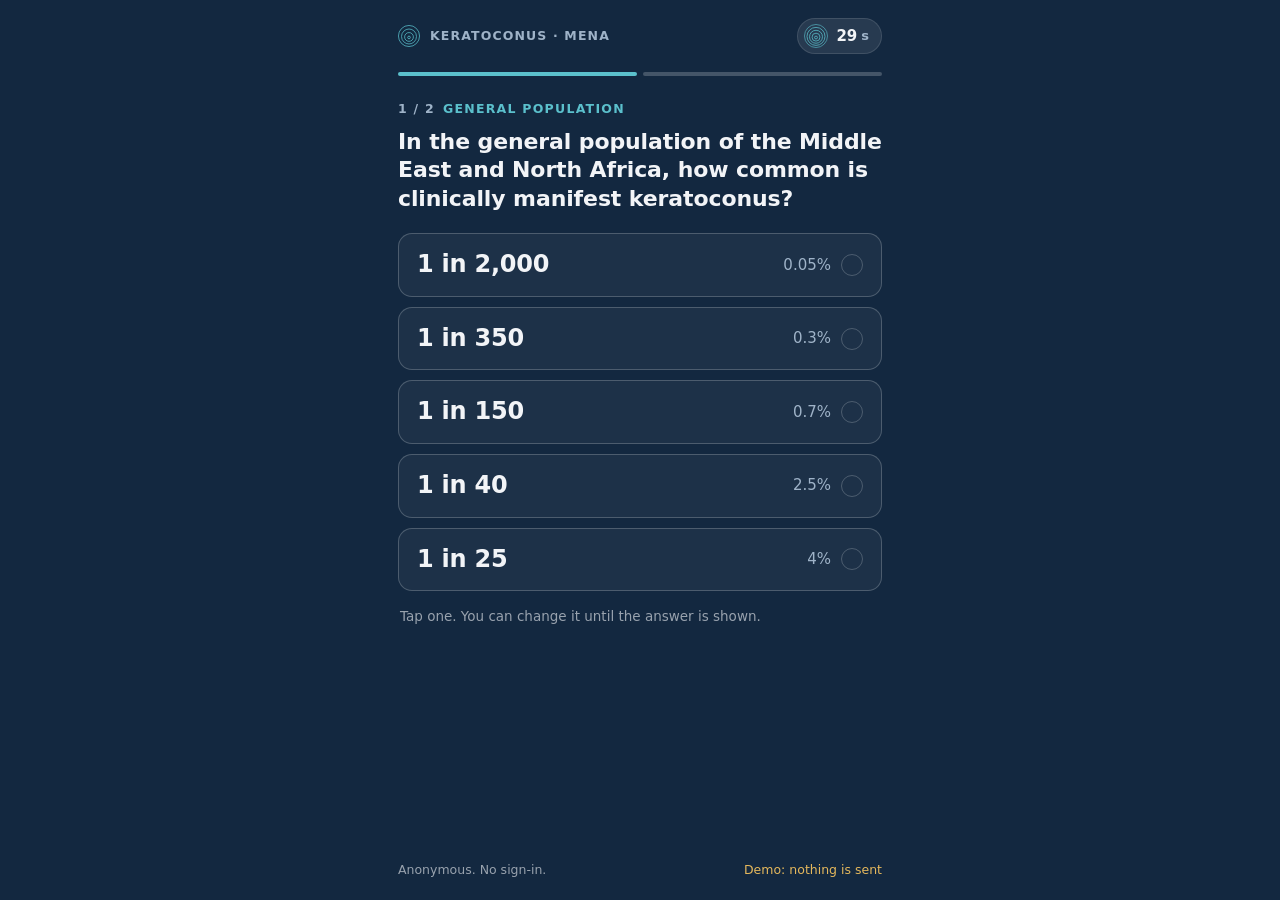
==== index.html @ 633d8ecb "Live two-question audience poll for the keratoconus talk Voting page for phones, presenter screen wi" ====
<!doctype html>
<html lang="en">
<head>
<meta charset="utf-8">
<meta name="viewport" content="width=device-width, initial-scale=1, viewport-fit=cover">
<meta name="theme-color" content="#132840">
<meta name="robots" content="noindex">
<meta name="description" content="Two anonymous questions on keratoconus in the Middle East and North Africa.">
<title>Keratoconus: two questions</title>
<link rel="icon" href="assets/icon.svg" type="image/svg+xml">
<link rel="stylesheet" href="assets/poll.css?v=1">
</head>
<body class="voter">
<div class="bg-rings" id="bgRings" aria-hidden="true"></div>
<div class="wrap">
  <header class="v-top">
    <div class="brand"><span class="brand-mark" id="brandMark"></span><span>Keratoconus · MENA</span></div>
    <div class="pill-timer" id="timer" hidden aria-hidden="true"><span id="timerRings"></span><span id="timerNum">30</span><span class="unit" id="timerUnit">s</span></div>
  </header>
  <div class="progress" id="progress" aria-hidden="true"><span></span><span></span></div>
  <main id="app"></main>
  <footer class="v-foot"><span>Anonymous. No sign-in.</span><span id="footRight"></span></footer>
</div>
<noscript><p style="padding:24px">Please allow JavaScript to answer the two questions.</p></noscript>
<script src="config.js?v=1"></script>
<script src="assets/questions.js?v=1"></script>
<script src="assets/common.js?v=1"></script>
<script src="assets/voter.js?v=1"></script>
</body>
</html>
---- assets/poll.css ----
/* Keratoconus talk poll. Palette follows the slide deck: navy 1F3A5F, teal 2A7F8E, grey 6B7280. */
:root {
  --bg-0: #0d1b2e;
  --bg-1: #132840;
  --navy: #1f3a5f;
  --ink: #f2f4f7;
  --ink-2: #d5dde6;
  --muted: #9fb3c8;
  --dim: rgba(242, 244, 247, 0.6);
  --line: rgba(242, 244, 247, 0.12);
  --line-2: rgba(242, 244, 247, 0.22);
  --surface: rgba(255, 255, 255, 0.045);
  --surface-2: rgba(255, 255, 255, 0.085);
  --teal: #2a7f8e;
  --teal-hi: #5bc0cc;
  --green: #4fbf8f;
  --amber: #e5b85c;
  --font: system-ui, -apple-system, "Segoe UI", Roboto, "Helvetica Neue", Arial, "Noto Sans", sans-serif;
  --mono: ui-monospace, "SF Mono", Menlo, Consolas, "Liberation Mono", monospace;
  color-scheme: dark;
}

* { box-sizing: border-box; }
html { -webkit-text-size-adjust: 100%; }
html, body { margin: 0; background: var(--bg-1); color: var(--ink); }
body {
  font-family: var(--font);
  line-height: 1.4;
  min-height: 100vh;
  min-height: 100dvh;
  -webkit-font-smoothing: antialiased;
  -moz-osx-font-smoothing: grayscale;
}
body::before {
  content: "";
  position: fixed;
  top: 0; right: 0; bottom: 0; left: 0;
  z-index: -2;
  background: radial-gradient(130% 90% at 50% -20%, #24446c 0%, var(--bg-1) 52%, var(--bg-0) 100%);
}
.bg-rings {
  position: fixed;
  z-index: -1;
  pointer-events: none;
  right: -40vmax;
  bottom: -46vmax;
  width: 112vmax;
  height: 112vmax;
}
.bg-rings svg { width: 100%; height: 100%; display: block; }
.bg-rings circle { fill: none; stroke: rgba(159, 179, 200, 0.075); stroke-width: 0.32; }

button { font: inherit; color: inherit; }
a { color: var(--teal-hi); }
:focus-visible { outline: 3px solid var(--teal-hi); outline-offset: 2px; border-radius: 6px; }
[hidden] { display: none !important; }
.sr-only {
  position: absolute; width: 1px; height: 1px; padding: 0; margin: -1px;
  overflow: hidden; clip: rect(0, 0, 0, 0); white-space: nowrap; border: 0;
}

.brand {
  display: flex; align-items: center; gap: 10px;
  font-size: 12.5px; letter-spacing: 0.09em; text-transform: uppercase;
  color: var(--muted); font-weight: 650;
}
.brand-mark { display: block; width: 22px; height: 22px; flex: none; }
.brand-mark svg { width: 100%; height: 100%; display: block; }
.brand-mark circle { fill: none; stroke: var(--teal-hi); stroke-width: 3.4; }

.eyebrow {
  margin: 0 0 10px;
  font-size: 12.5px; letter-spacing: 0.1em; text-transform: uppercase;
  font-weight: 700; color: var(--teal-hi);
}
.eyebrow .step { color: var(--muted); margin-right: 8px; }

@keyframes rise { from { opacity: 0; transform: translateY(12px); } to { opacity: 1; transform: none; } }
@keyframes fade { from { opacity: 0; } to { opacity: 1; } }
@keyframes bump { 0% { transform: scale(1); } 35% { transform: scale(1.08); } 100% { transform: scale(1); } }
@keyframes pulse { 0%, 100% { opacity: 1; } 50% { opacity: 0.35; } }
@keyframes draw { from { stroke-dashoffset: 1; } to { stroke-dashoffset: 0; } }
.enter { animation: rise 0.34s cubic-bezier(0.2, 0.8, 0.2, 1) both; }

/* =====================================================================
   Voter page (phones)
   ===================================================================== */
.voter .wrap {
  max-width: 520px;
  margin: 0 auto;
  padding: max(14px, env(safe-area-inset-top)) 18px max(22px, env(safe-area-inset-bottom));
  min-height: 100vh;
  min-height: 100dvh;
  display: flex;
  flex-direction: column;
}
.v-top { display: flex; align-items: center; justify-content: space-between; gap: 12px; min-height: 44px; }

.pill-timer {
  display: flex; align-items: center; gap: 8px;
  padding: 5px 12px 5px 6px;
  border-radius: 999px;
  background: var(--surface-2);
  border: 1px solid var(--line);
  font-variant-numeric: tabular-nums;
  font-weight: 750; font-size: 15px;
  white-space: nowrap;
}
.pill-timer svg { width: 24px; height: 24px; display: block; }
.pill-timer circle { fill: none; stroke: var(--teal-hi); stroke-width: 3.2; }
.pill-timer .unit { color: var(--muted); font-weight: 600; font-size: 13px; margin-left: -4px; }
.pill-timer.over { color: var(--amber); }
.pill-timer.over circle { stroke: var(--amber); opacity: 0.5; }

.progress { display: grid; grid-template-columns: 1fr 1fr; gap: 6px; margin: 14px 0 24px; }
.progress span { height: 4px; border-radius: 4px; background: var(--line-2); transition: background 0.3s ease; }
.progress span.on { background: var(--teal-hi); }

.qtext {
  margin: 0 0 20px;
  font-size: 22px; line-height: 1.3; font-weight: 650; letter-spacing: -0.005em;
  text-wrap: pretty;
}
.qtext em { font-style: normal; color: var(--teal-hi); }
.opts { display: grid; gap: 10px; }
.opt {
  position: relative;
  display: flex; align-items: center; justify-content: space-between; gap: 12px;
  width: 100%; min-height: 62px;
  padding: 14px 18px;
  border-radius: 14px;
  border: 1px solid var(--line-2);
  background: var(--surface);
  text-align: left; cursor: pointer;
  -webkit-tap-highlight-color: transparent;
  touch-action: manipulation;
  transition: background 0.16s ease, border-color 0.16s ease, transform 0.1s ease, box-shadow 0.16s ease;
}
.opt:hover { background: var(--surface-2); }
.opt:active { transform: scale(0.985); }
.opt-main { font-size: 24px; font-weight: 750; letter-spacing: -0.01em; font-variant-numeric: tabular-nums lining-nums; }
.opt-sub { font-size: 15px; color: var(--muted); font-variant-numeric: tabular-nums; display: flex; align-items: center; gap: 10px; }
.opt .tick {
  width: 22px; height: 22px; border-radius: 50%;
  border: 1.5px solid var(--line-2);
  display: grid; place-items: center; flex: none;
}
.opt .tick svg { width: 13px; height: 13px; opacity: 0; }
.opt[aria-checked="true"] {
  background: var(--teal);
  border-color: var(--teal-hi);
  box-shadow: 0 0 0 4px rgba(91, 192, 204, 0.18), 0 12px 26px -14px rgba(0, 0, 0, 0.7);
}
.opt[aria-checked="true"] .opt-sub { color: rgba(255, 255, 255, 0.88); }
.opt[aria-checked="true"] .tick { background: #fff; border-color: #fff; }
.opt[aria-checked="true"] .tick svg { opacity: 1; }
.hint { margin: 16px 2px 0; font-size: 13.5px; color: var(--dim); }
.back {
  margin-top: 14px; background: none; border: 0; padding: 8px 2px;
  color: var(--muted); font-size: 15px; cursor: pointer; align-self: flex-start;
}

/* done + reveal */
.done-mark { width: 58px; height: 58px; margin: 6px 0 4px; }
.done-mark svg { width: 100%; height: 100%; display: block; overflow: visible; }
.done-mark circle { fill: none; stroke: var(--teal-hi); stroke-width: 2.2; stroke-dasharray: 1; stroke-dashoffset: 0; }
.done-mark .chk { fill: none; stroke: var(--ink); stroke-width: 6; stroke-linecap: round; stroke-linejoin: round; stroke-dasharray: 1; }
.done-mark.play circle { animation: draw 0.7s cubic-bezier(0.3, 0.7, 0.2, 1) both; }
.done-mark.play .chk { animation: draw 0.4s 0.55s ease-out both; }
.done h1 { font-size: 30px; line-height: 1.15; margin: 10px 0 6px; letter-spacing: -0.015em; }
.lede { color: var(--ink-2); margin: 0 0 20px; font-size: 16px; }

.card {
  border: 1px solid var(--line);
  background: var(--surface);
  border-radius: 16px;
  padding: 16px 16px 15px;
  margin-bottom: 12px;
}
.card .eyebrow { margin-bottom: 8px; }
.yours { display: flex; align-items: baseline; justify-content: space-between; gap: 10px; }
.yours .lbl { color: var(--muted); font-size: 14px; display: block; }
.yours b { font-size: 22px; font-variant-numeric: tabular-nums; }
.yours .pc { color: var(--muted); font-size: 15px; margin-left: 6px; }
.link {
  background: none; border: 0; color: var(--teal-hi);
  font-weight: 650; padding: 6px 0; cursor: pointer; font-size: 15px;
}
.wait { color: var(--dim); font-size: 14px; margin: 8px 0 0; }

.ans { display: flex; align-items: baseline; gap: 10px; flex-wrap: wrap; margin: 2px 0 2px; }
.ans .big { font-size: 40px; line-height: 1.05; font-weight: 800; letter-spacing: -0.025em; color: var(--teal-hi); font-variant-numeric: tabular-nums; }
.ans .val { font-size: 19px; color: var(--ink-2); font-weight: 650; }
.basis { color: var(--muted); font-size: 14px; margin: 0 0 12px; }
.dots { display: grid; grid-template-columns: repeat(11, 1fr); gap: 5px; margin: 6px 0 14px; max-width: 286px; }
.dots i { display: block; width: 100%; height: 0; padding-top: 100%; border-radius: 50%; background: rgba(159, 179, 200, 0.26); }
.dots i.hit { background: var(--teal-hi); box-shadow: 0 0 0 3px rgba(91, 192, 204, 0.22); }
.dots-cap { font-size: 12.5px; color: var(--dim); margin: -6px 0 12px; }
.mine { border-top: 1px solid var(--line); padding-top: 12px; margin-top: 4px; font-size: 15px; color: var(--ink-2); }
.mine b { color: var(--ink); }
.mine .src { display: block; color: var(--muted); font-size: 13.5px; margin-top: 3px; }
.mine.right b { color: var(--teal-hi); }
.room { color: var(--muted); font-size: 13.5px; margin: 6px 0 0; }
.take { margin: 12px 0 0; font-size: 15px; line-height: 1.45; color: var(--ink); }

.sendstate { font-size: 13.5px; color: var(--dim); margin: 6px 2px 0; display: flex; gap: 9px; align-items: center; }
.sendstate .dot { width: 8px; height: 8px; border-radius: 50%; background: var(--muted); flex: none; }
.sendstate.ok .dot { background: var(--green); }
.sendstate.busy .dot { animation: pulse 1s ease-in-out infinite; }
.sendstate.err .dot { background: var(--amber); }
.notice {
  border: 1px solid rgba(229, 184, 92, 0.4);
  background: rgba(229, 184, 92, 0.1);
  color: var(--ink);
  border-radius: 12px; padding: 10px 12px; font-size: 14px; margin: 0 0 16px;
}
.btn-ghost {
  display: inline-flex; align-items: center; gap: 8px;
  border: 1px solid var(--line-2); background: var(--surface);
  border-radius: 12px; padding: 11px 14px; color: var(--ink);
  text-decoration: none; font-weight: 650; font-size: 15px; cursor: pointer;
}
.v-foot {
  margin-top: auto; padding-top: 28px;
  font-size: 12.5px; color: var(--dim);
  display: flex; justify-content: space-between; gap: 12px; flex-wrap: wrap;
}
.v-foot .link { font-size: 12.5px; color: var(--muted); font-weight: 600; padding: 0; }
.demo-flag { color: var(--amber); }

/* =====================================================================
   Presenter screen (projector, laptop or phone)
   ===================================================================== */
.screen { overflow: hidden; height: 100vh; height: 100dvh; }
.s-app { height: 100%; display: grid; grid-template-rows: auto 1fr auto; }
.s-top { display: flex; align-items: center; justify-content: space-between; gap: 16px; padding: 2.6vh 3.4vw 0; }
.s-top .brand { font-size: max(12px, 1.55vh); }
.s-top .brand-mark { width: max(20px, 2.6vh); height: max(20px, 2.6vh); }
.s-meta { display: flex; align-items: center; gap: 14px; font-size: max(12px, 1.5vh); color: var(--muted); }
.badge {
  border-radius: 999px; padding: 3px 10px; font-weight: 700;
  letter-spacing: 0.06em; text-transform: uppercase; font-size: max(10.5px, 1.25vh);
  border: 1px solid var(--line-2); color: var(--muted);
}
.badge.test { background: rgba(229, 184, 92, 0.14); color: var(--amber); border-color: rgba(229, 184, 92, 0.42); }
.conn { display: flex; align-items: center; gap: 7px; white-space: nowrap; }
.conn i { width: 8px; height: 8px; border-radius: 50%; background: var(--muted); }
.conn.live i { background: var(--green); box-shadow: 0 0 0 4px rgba(79, 191, 143, 0.16); }
.conn.bad i { background: var(--amber); }
.iconbtn {
  background: none; border: 1px solid var(--line); color: var(--muted);
  border-radius: 10px; padding: 6px 10px; cursor: pointer; line-height: 1; font-size: max(13px, 1.5vh);
}
.iconbtn:hover { color: var(--ink); border-color: var(--line-2); }

.s-main { position: relative; min-height: 0; }
.view { position: absolute; inset: 0; padding: 3vh 4.4vw 1.5vh; display: none; }
.view.on { display: grid; animation: fade 0.35s ease both; }

/* join */
.join { grid-template-columns: auto 1fr; align-items: center; gap: 5.2vw; }
.qr-tile {
  background: #fff; border-radius: 2.4vh; padding: 1.2vh;
  width: min(60vh, 42vw); aspect-ratio: 1 / 1;
  box-shadow: 0 3vh 7vh -3vh rgba(0, 0, 0, 0.6);
}
.qr-tile svg { width: 100%; height: 100%; display: block; }
.kicker {
  margin: 0 0 1.5vh;
  font-size: max(12px, 1.9vh); letter-spacing: 0.14em; text-transform: uppercase;
  font-weight: 700; color: var(--teal-hi);
}
.join-title { margin: 0 0 2.2vh; font-size: 7.6vh; line-height: 1.02; letter-spacing: -0.025em; font-weight: 800; }
.join-url { font-family: var(--mono); font-size: 3vh; color: var(--ink-2); margin: 0 0 4.6vh; letter-spacing: -0.01em; word-break: break-all; }
.join-url b { color: var(--teal-hi); font-weight: 700; }
.join-row { display: flex; align-items: center; gap: 4.6vw; }
.clock { position: relative; width: 21vh; height: 21vh; flex: none; }
.clock svg { width: 100%; height: 100%; display: block; }
.clock circle { fill: none; stroke: var(--teal-hi); stroke-width: 1.5; }
.clock.over circle { stroke: var(--muted); }
.clock-num {
  position: absolute; inset: 0; display: grid; place-items: center;
  font-size: 7.2vh; font-weight: 800; font-variant-numeric: tabular-nums; letter-spacing: -0.03em;
  padding-top: 1.4vh;
}
.clock-cap {
  display: block; font-size: max(11px, 1.6vh); color: var(--muted); text-align: center;
  margin-top: 1.2vh; text-transform: uppercase; letter-spacing: 0.14em; font-weight: 700;
}
.tally-num { display: block; font-size: 11.5vh; line-height: 0.95; font-weight: 800; letter-spacing: -0.035em; font-variant-numeric: tabular-nums; }
.tally-num.bump { animation: bump 0.45s ease; }
.tally-lbl { display: block; font-size: 2.3vh; color: var(--muted); margin-top: 1vh; }
.join-note { margin: 4.6vh 0 0; color: var(--dim); font-size: 2vh; }

/* results */
.results { grid-template-rows: auto 1fr auto; gap: 2.2vh; }
.r-q { margin: 0; font-size: 3.6vh; line-height: 1.22; font-weight: 650; max-width: 60ch; text-wrap: balance; }
.r-mode { display: none; }
.bars { list-style: none; margin: 0; padding: 0; display: grid; grid-auto-rows: minmax(0, 1fr); gap: 1.2vh; align-content: stretch; min-height: 0; }
.bar { display: grid; grid-template-columns: 23vh minmax(0, 1fr) 13vh; align-items: center; column-gap: 2.6vw; min-height: 0; }
.bar-label { display: flex; flex-direction: column; justify-content: center; }
.bar-main { font-size: 3.9vh; line-height: 1.05; font-weight: 800; letter-spacing: -0.015em; font-variant-numeric: tabular-nums; display: flex; align-items: center; gap: 1vh; transition: color 0.4s ease; }
.bar-sub { font-size: 1.95vh; color: var(--muted); margin-top: 0.4vh; }
.bar-mid { display: flex; flex-direction: column; justify-content: center; gap: 0.9vh; min-width: 0; }
.bar-track { position: relative; height: 5.4vh; border-radius: 1.1vh; background: rgba(255, 255, 255, 0.06); overflow: hidden; }
.bar-fill {
  position: absolute; top: 0; bottom: 0; left: 0; width: 0;
  background: rgba(159, 179, 200, 0.6);
  border-radius: 1.1vh;
  transition: width 0.8s cubic-bezier(0.2, 0.8, 0.2, 1), background 0.45s ease;
}
.bar.top .bar-fill { background: rgba(213, 221, 230, 0.86); }
.bar-tag {
  position: absolute; top: 50%; transform: translateY(-50%); left: 1.2vh;
  font-size: 1.6vh; font-weight: 750; letter-spacing: 0.08em; text-transform: uppercase;
  color: var(--bg-1); background: rgba(242, 244, 247, 0.92); border-radius: 999px; padding: 0.35vh 1.1vh;
  opacity: 0; transition: opacity 0.3s ease;
}
.bar.top .bar-tag { opacity: 1; }
.bar-src {
  font-size: 2.05vh; line-height: 1.2; color: var(--muted);
  white-space: nowrap; overflow: hidden; text-overflow: ellipsis;
  visibility: hidden; opacity: 0; transform: translateY(-4px);
  transition: opacity 0.4s ease, transform 0.4s ease;
}
.bar-val { text-align: right; font-variant-numeric: tabular-nums; }
.bar-pct { display: block; font-size: 3.6vh; line-height: 1.05; font-weight: 800; letter-spacing: -0.02em; }
.bar-n { display: block; font-size: 1.8vh; color: var(--muted); margin-top: 0.3vh; }
.check {
  display: none; width: 3.2vh; height: 3.2vh; border-radius: 50%;
  background: var(--teal-hi); color: var(--bg-0); flex: none;
  align-items: center; justify-content: center;
}
.check svg { width: 58%; height: 58%; }

.results.revealed .bar-src { visibility: visible; opacity: 1; transform: none; }
.results.revealed .bar:nth-child(2) .bar-src { transition-delay: 0.08s; }
.results.revealed .bar:nth-child(3) .bar-src { transition-delay: 0.16s; }
.results.revealed .bar:nth-child(4) .bar-src { transition-delay: 0.24s; }
.results.revealed .bar:nth-child(5) .bar-src { transition-delay: 0.32s; }
.results.revealed .bar .bar-tag { opacity: 0; }
.results.revealed .bar:not(.correct) .bar-fill { background: rgba(159, 179, 200, 0.3); }
.results.revealed .bar:not(.correct) .bar-main,
.results.revealed .bar:not(.correct) .bar-pct { color: var(--ink-2); }
.results.revealed .bar.correct .bar-fill { background: var(--teal-hi); }
.results.revealed .bar.correct .bar-main { color: var(--teal-hi); }
.results.revealed .bar.correct .bar-src { color: var(--teal-hi); font-weight: 700; }
.results.revealed .bar.correct .check { display: inline-flex; }

.r-foot { display: flex; align-items: flex-end; justify-content: space-between; gap: 3vw; min-height: 6vh; }
.r-n { margin: 0; color: var(--muted); font-size: 2.1vh; white-space: nowrap; }
.r-n b { color: var(--ink); font-size: 2.6vh; font-variant-numeric: tabular-nums; }
.r-n .phones { margin-left: 1.4vh; color: var(--teal-hi); }
.r-answer { margin: 0; text-align: right; opacity: 0; transform: translateY(6px); transition: opacity 0.5s 0.35s ease, transform 0.5s 0.35s ease; }
.r-answer .a1 { display: block; font-size: 2.2vh; color: var(--muted); }
.r-answer .a1 b { color: var(--ink); }
.r-answer .a2 { display: block; font-size: 2.3vh; color: var(--ink); max-width: 90ch; margin-top: 0.4vh; }
.results.revealed .r-answer { opacity: 1; transform: none; }

/* controls */
.s-controls {
  display: flex; align-items: center; justify-content: center; flex-wrap: wrap; gap: 10px;
  padding: 1.2vh 2vw 1.8vh;
  transition: opacity 0.4s ease;
}
.screen.idle .s-controls { opacity: 0; pointer-events: none; }
.screen.idle { cursor: none; }
.seg { display: flex; background: var(--surface-2); border: 1px solid var(--line); border-radius: 12px; padding: 3px; }
.seg button { background: none; border: 0; padding: 8px 14px; border-radius: 9px; color: var(--muted); font-weight: 650; cursor: pointer; }
.seg button.on { background: var(--navy); color: var(--ink); box-shadow: inset 0 0 0 1px var(--line-2); }
.btn {
  background: var(--surface-2); border: 1px solid var(--line-2); border-radius: 12px;
  padding: 9px 16px; font-weight: 650; cursor: pointer; color: var(--ink); white-space: nowrap;
}
.btn:hover { border-color: var(--muted); }
.btn.primary { background: var(--teal); border-color: var(--teal-hi); }
.btn.on { background: var(--teal); border-color: var(--teal-hi); }
.btn:disabled { opacity: 0.45; cursor: default; }
.kbd-hint { font-size: 12px; color: var(--dim); margin-left: 6px; }

/* panels */
.panel {
  position: fixed; z-index: 40; right: 2vw; top: 7vh;
  width: min(420px, calc(100vw - 24px));
  max-height: 86vh; overflow: auto;
  background: rgba(15, 31, 52, 0.97);
  border: 1px solid var(--line-2); border-radius: 16px;
  padding: 18px 18px 16px;
  box-shadow: 0 30px 60px -20px rgba(0, 0, 0, 0.7);
  font-size: 14.5px;
}
.panel h2 { font-size: 13px; letter-spacing: 0.1em; text-transform: uppercase; color: var(--muted); margin: 0 0 12px; }
.panel h3 { font-size: 14.5px; margin: 16px 0 6px; }
.panel p { margin: 0 0 8px; color: var(--ink-2); }
.panel .row { display: flex; gap: 8px; flex-wrap: wrap; margin: 8px 0 4px; }
.panel code, .panel .mono { font-family: var(--mono); font-size: 12.5px; color: var(--ink-2); word-break: break-all; }
.panel .x { position: absolute; right: 10px; top: 10px; }
.panel .warn { color: var(--amber); }
.keys { display: grid; grid-template-columns: auto 1fr; gap: 6px 14px; margin: 4px 0 0; }
.keys kbd {
  font-family: var(--mono); font-size: 12px; color: var(--ink);
  border: 1px solid var(--line-2); border-bottom-width: 2px; border-radius: 6px; padding: 1px 6px; white-space: nowrap;
}
.keys span { color: var(--ink-2); }
.blackout { position: fixed; inset: 0; z-index: 90; background: #000; }

/* presenter screen on a phone or a narrow window */
@media (max-width: 860px), (max-aspect-ratio: 1/1) {
  .screen { overflow: auto; height: auto; }
  .s-app { min-height: 100vh; min-height: 100dvh; grid-template-rows: auto auto; }
  .s-top { padding: max(12px, env(safe-area-inset-top)) 16px 0; }
  .s-top .brand { font-size: 12px; }
  .s-meta { gap: 10px; font-size: 12px; }
  .view { position: static; padding: 18px 16px 130px; }
  .view.on { display: block; }
  .qr-tile { width: min(66vw, 300px); border-radius: 16px; padding: 8px; margin-bottom: 22px; }
  .kicker { font-size: 12px; margin-bottom: 8px; }
  .join-title { font-size: 30px; margin-bottom: 10px; }
  .join-url { font-size: 15px; margin-bottom: 22px; }
  .join-row { gap: 26px; }
  .clock { width: 108px; height: 108px; }
  .clock-num { font-size: 34px; padding-top: 4px; }
  .clock-cap { font-size: 11px; margin-top: 6px; }
  .tally-num { font-size: 54px; }
  .tally-lbl { font-size: 14px; margin-top: 4px; }
  .join-note { font-size: 13px; margin-top: 22px; }
  .r-q { font-size: 17px; margin-bottom: 10px; }
  .r-mode { display: block; margin: 0 0 16px; font-size: 15px; color: var(--ink-2); }
  .r-mode b { color: var(--ink); font-size: 18px; }
  .bars { gap: 14px; }
  .bar { grid-template-columns: 92px minmax(0, 1fr) 54px; column-gap: 12px; }
  .bar-main { font-size: 18px; gap: 6px; }
  .bar-sub { font-size: 12px; margin-top: 1px; }
  .bar-mid { gap: 5px; }
  .bar-track { height: 26px; border-radius: 7px; }
  .bar-fill { border-radius: 7px; }
  .bar-tag { display: none; }
  .bar-src { font-size: 12px; white-space: normal; }
  .bar-pct { font-size: 17px; }
  .bar-n { font-size: 11px; }
  .check { width: 18px; height: 18px; }
  .r-foot { flex-direction: column; align-items: flex-start; gap: 8px; margin-top: 18px; }
  .r-n { font-size: 13px; }
  .r-n b { font-size: 15px; }
  .r-answer { text-align: left; }
  .r-answer .a1, .r-answer .a2 { font-size: 14px; }
  .s-controls {
    position: fixed; left: 0; right: 0; bottom: 0; z-index: 30;
    padding: 10px 12px max(12px, env(safe-area-inset-bottom));
    background: rgba(13, 27, 46, 0.94);
    border-top: 1px solid var(--line);
    -webkit-backdrop-filter: blur(8px); backdrop-filter: blur(8px);
    gap: 8px;
  }
  .screen.idle .s-controls { opacity: 1; pointer-events: auto; }
  .screen.idle { cursor: auto; }
  .seg button { padding: 9px 12px; }
  .btn { padding: 10px 13px; }
  .kbd-hint, .wide-only { display: none; }
  .panel { top: auto; bottom: 86px; right: 12px; left: 12px; width: auto; max-height: 70vh; }
}

@media (prefers-reduced-motion: reduce) {
  *, *::before, *::after { animation-duration: 0.001s !important; transition-duration: 0.001s !important; transition-delay: 0s !important; }
}
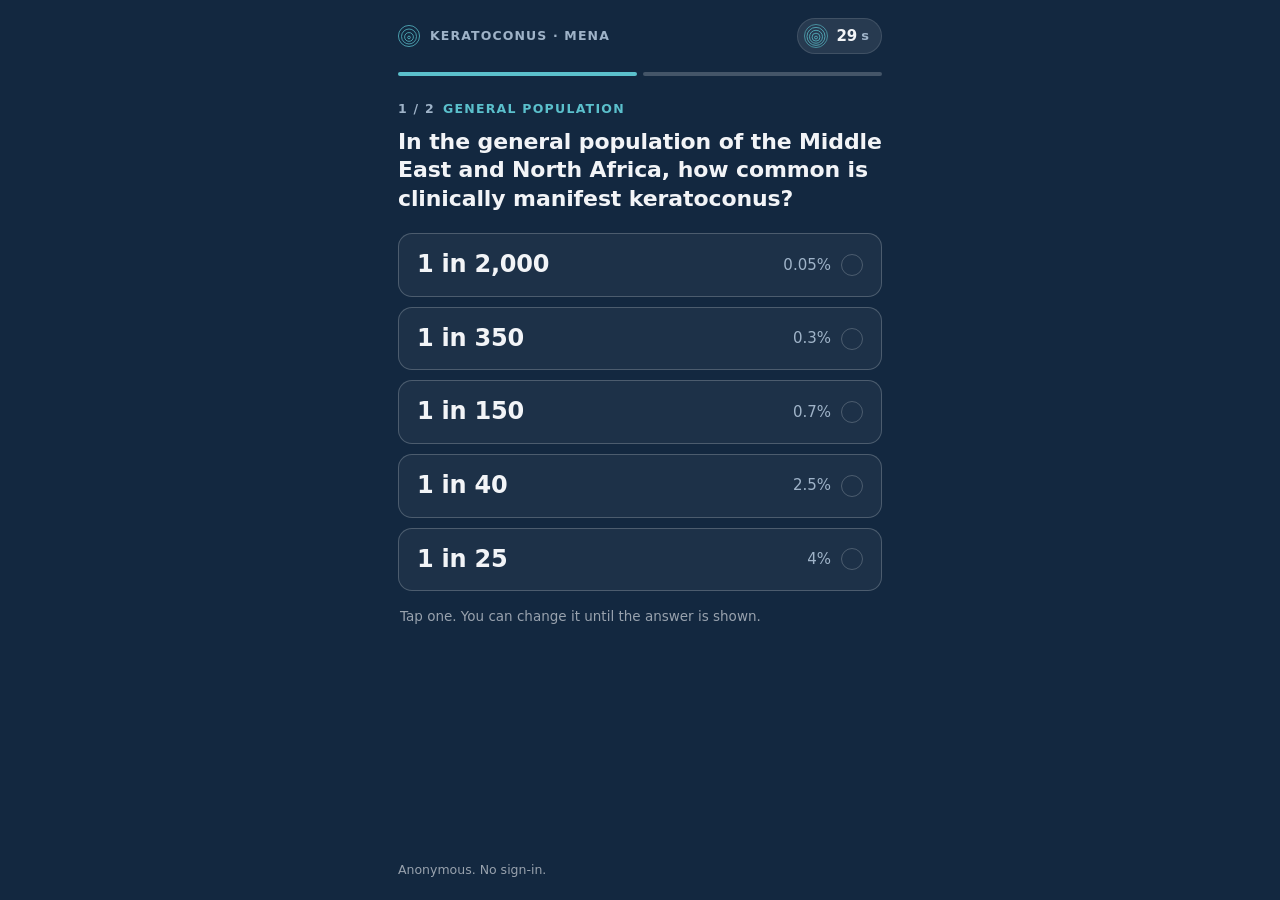
==== commit cca0d78e: "Fit the join screen to narrower windows Scale the title, address, timer and count with the window wi" ====
--- a/index.html
+++ b/index.html
@@ -8,7 +8,7 @@
 <meta name="description" content="Two anonymous questions on keratoconus in the Middle East and North Africa.">
 <title>Keratoconus: two questions</title>
 <link rel="icon" href="assets/icon.svg" type="image/svg+xml">
-<link rel="stylesheet" href="assets/poll.css?v=1">
+<link rel="stylesheet" href="assets/poll.css?v=2">
 </head>
 <body class="voter">
 <div class="bg-rings" id="bgRings" aria-hidden="true"></div>
@@ -22,9 +22,9 @@
   <footer class="v-foot"><span>Anonymous. No sign-in.</span><span id="footRight"></span></footer>
 </div>
 <noscript><p style="padding:24px">Please allow JavaScript to answer the two questions.</p></noscript>
-<script src="config.js?v=1"></script>
-<script src="assets/questions.js?v=1"></script>
-<script src="assets/common.js?v=1"></script>
-<script src="assets/voter.js?v=1"></script>
+<script src="config.js?v=2"></script>
+<script src="assets/questions.js?v=2"></script>
+<script src="assets/common.js?v=2"></script>
+<script src="assets/voter.js?v=2"></script>
 </body>
 </html>
--- a/assets/poll.css
+++ b/assets/poll.css
@@ -270,24 +270,24 @@
   font-size: max(12px, 1.9vh); letter-spacing: 0.14em; text-transform: uppercase;
   font-weight: 700; color: var(--teal-hi);
 }
-.join-title { margin: 0 0 2.2vh; font-size: 7.6vh; line-height: 1.02; letter-spacing: -0.025em; font-weight: 800; }
-.join-url { font-family: var(--mono); font-size: 3vh; color: var(--ink-2); margin: 0 0 4.6vh; letter-spacing: -0.01em; word-break: break-all; }
+.join-title { margin: 0 0 2.2vh; font-size: min(7.6vh, 5vw); line-height: 1.02; letter-spacing: -0.025em; font-weight: 800; }
+.join-url { font-family: var(--mono); font-size: min(3vh, 1.9vw); color: var(--ink-2); margin: 0 0 4.6vh; letter-spacing: -0.01em; word-break: break-all; }
 .join-url b { color: var(--teal-hi); font-weight: 700; }
 .join-row { display: flex; align-items: center; gap: 4.6vw; }
-.clock { position: relative; width: 21vh; height: 21vh; flex: none; }
+.clock { position: relative; width: min(21vh, 15vw); height: min(21vh, 15vw); flex: none; }
 .clock svg { width: 100%; height: 100%; display: block; }
 .clock circle { fill: none; stroke: var(--teal-hi); stroke-width: 1.5; }
 .clock.over circle { stroke: var(--muted); }
 .clock-num {
   position: absolute; inset: 0; display: grid; place-items: center;
-  font-size: 7.2vh; font-weight: 800; font-variant-numeric: tabular-nums; letter-spacing: -0.03em;
+  font-size: min(7.2vh, 5vw); font-weight: 800; font-variant-numeric: tabular-nums; letter-spacing: -0.03em;
   padding-top: 1.4vh;
 }
 .clock-cap {
   display: block; font-size: max(11px, 1.6vh); color: var(--muted); text-align: center;
   margin-top: 1.2vh; text-transform: uppercase; letter-spacing: 0.14em; font-weight: 700;
 }
-.tally-num { display: block; font-size: 11.5vh; line-height: 0.95; font-weight: 800; letter-spacing: -0.035em; font-variant-numeric: tabular-nums; }
+.tally-num { display: block; font-size: min(11.5vh, 8vw); line-height: 0.95; font-weight: 800; letter-spacing: -0.035em; font-variant-numeric: tabular-nums; }
 .tally-num.bump { animation: bump 0.45s ease; }
 .tally-lbl { display: block; font-size: 2.3vh; color: var(--muted); margin-top: 1vh; }
 .join-note { margin: 4.6vh 0 0; color: var(--dim); font-size: 2vh; }
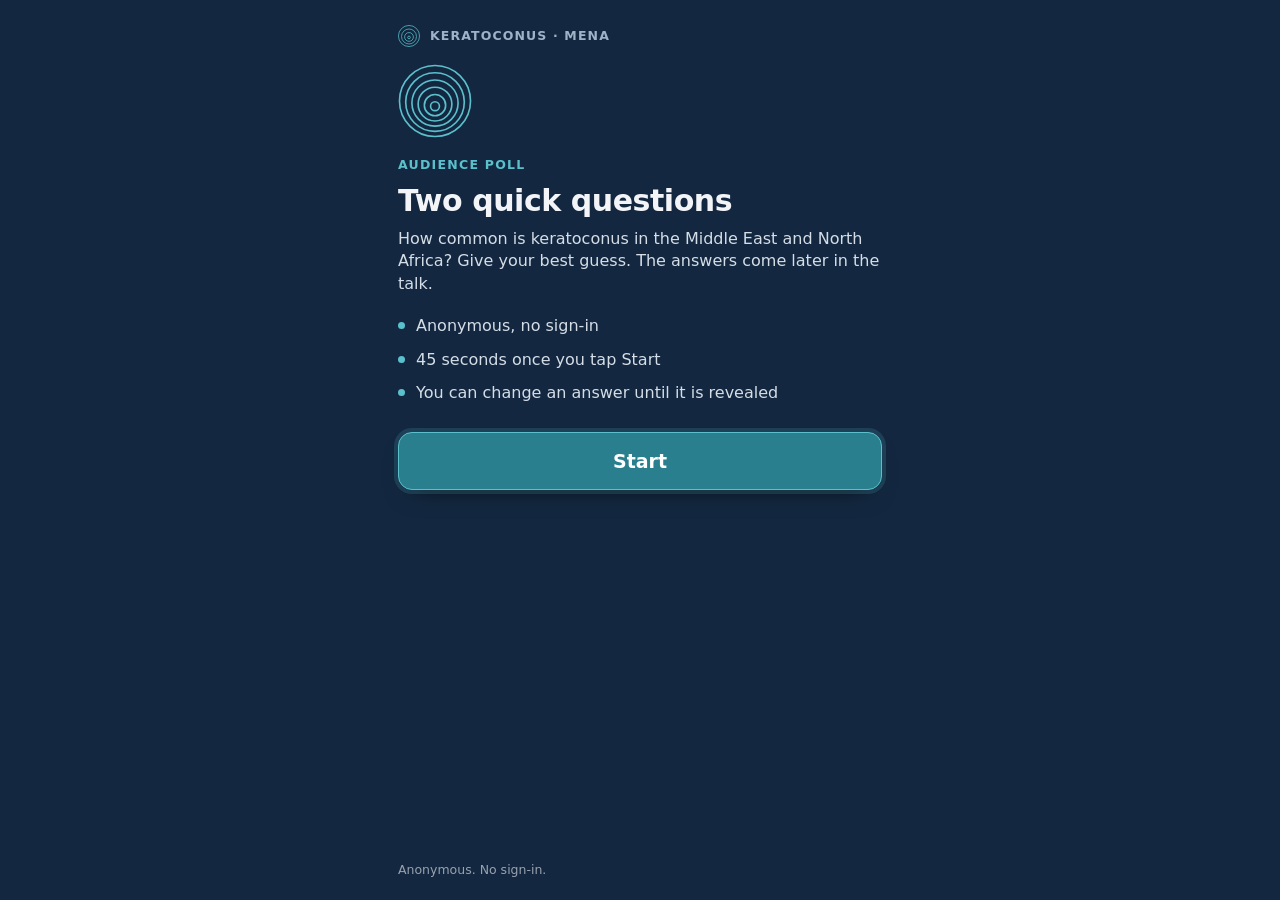
==== commit e2e762aa: "Start screen before the countdown; 45 seconds Phones now open on a short start screen and each perso" ====
--- a/index.html
+++ b/index.html
@@ -8,7 +8,7 @@
 <meta name="description" content="Two anonymous questions on keratoconus in the Middle East and North Africa.">
 <title>Keratoconus: two questions</title>
 <link rel="icon" href="assets/icon.svg" type="image/svg+xml">
-<link rel="stylesheet" href="assets/poll.css?v=2">
+<link rel="stylesheet" href="assets/poll.css?v=3">
 </head>
 <body class="voter">
 <div class="bg-rings" id="bgRings" aria-hidden="true"></div>
@@ -22,9 +22,9 @@
   <footer class="v-foot"><span>Anonymous. No sign-in.</span><span id="footRight"></span></footer>
 </div>
 <noscript><p style="padding:24px">Please allow JavaScript to answer the two questions.</p></noscript>
-<script src="config.js?v=2"></script>
-<script src="assets/questions.js?v=2"></script>
-<script src="assets/common.js?v=2"></script>
-<script src="assets/voter.js?v=2"></script>
+<script src="config.js?v=3"></script>
+<script src="assets/questions.js?v=3"></script>
+<script src="assets/common.js?v=3"></script>
+<script src="assets/voter.js?v=3"></script>
 </body>
 </html>
--- a/assets/poll.css
+++ b/assets/poll.css
@@ -159,6 +159,24 @@
   margin-top: 14px; background: none; border: 0; padding: 8px 2px;
   color: var(--muted); font-size: 15px; cursor: pointer; align-self: flex-start;
 }
+
+/* intro */
+.intro-mark { width: 74px; height: 74px; margin: 6px 0 18px; }
+.intro-mark svg { width: 100%; height: 100%; display: block; }
+.intro-mark circle { fill: none; stroke: var(--teal-hi); stroke-width: 2.2; }
+.intro-title { font-size: 30px; line-height: 1.15; margin: 4px 0 10px; letter-spacing: -0.015em; }
+.intro-list { list-style: none; padding: 0; margin: 0 0 28px; display: grid; gap: 11px; }
+.intro-list li { display: flex; gap: 11px; align-items: baseline; color: var(--ink-2); font-size: 16px; }
+.intro-list li::before { content: ""; width: 7px; height: 7px; border-radius: 50%; background: var(--teal-hi); flex: none; transform: translateY(-2px); }
+.btn-start {
+  width: 100%; min-height: 58px; border-radius: 14px;
+  border: 1px solid var(--teal-hi); background: var(--teal); color: #fff;
+  font-size: 19px; font-weight: 750; cursor: pointer;
+  -webkit-tap-highlight-color: transparent; touch-action: manipulation;
+  box-shadow: 0 0 0 4px rgba(91, 192, 204, 0.16), 0 12px 26px -14px rgba(0, 0, 0, 0.7);
+  transition: transform 0.1s ease;
+}
+.btn-start:active { transform: scale(0.985); }
 
 /* done + reveal */
 .done-mark { width: 58px; height: 58px; margin: 6px 0 4px; }
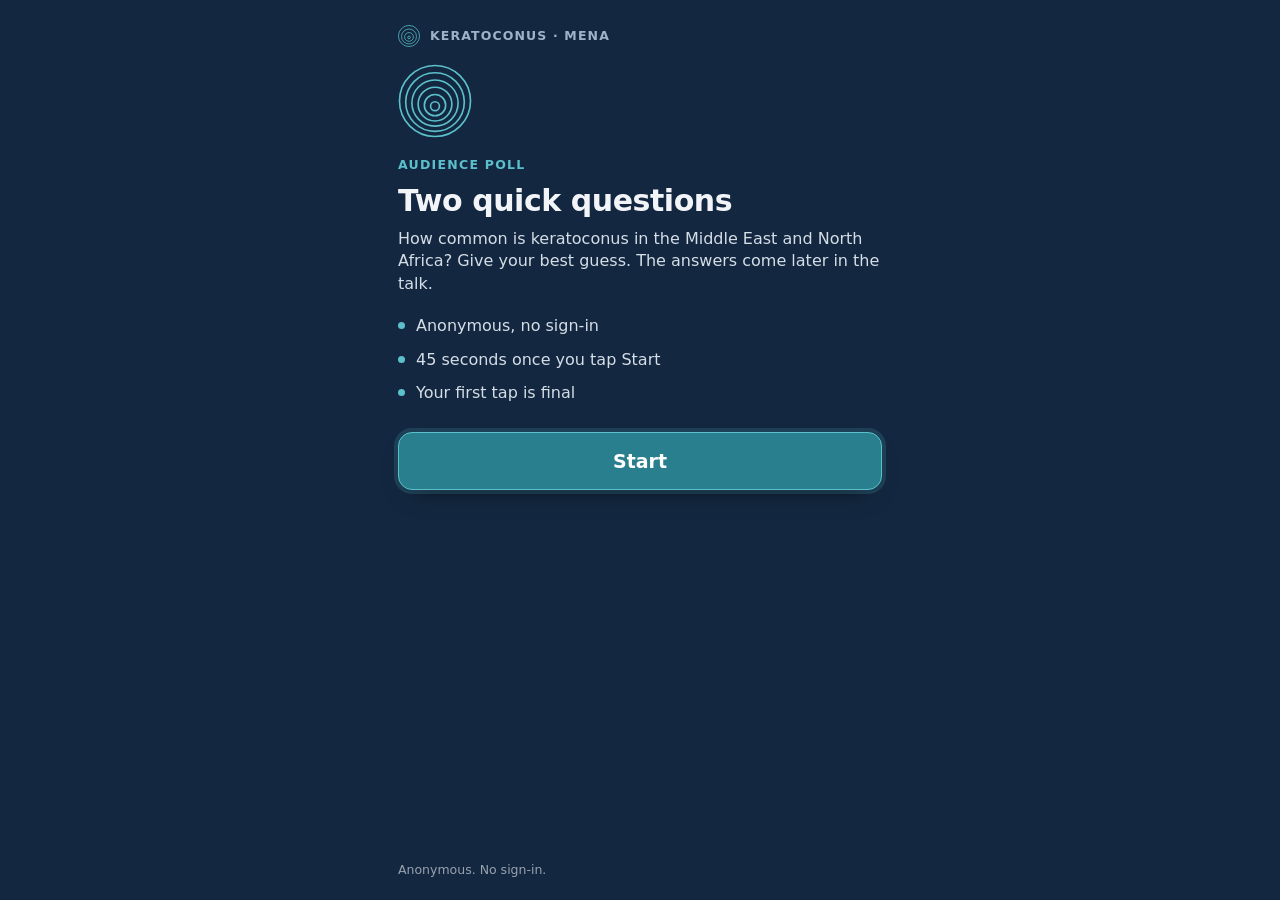
==== commit cc442ec2: "Lock each answer on the first tap Remove the back button, the Change links and Answer again, ignore " ====
--- a/index.html
+++ b/index.html
@@ -8,7 +8,7 @@
 <meta name="description" content="Two anonymous questions on keratoconus in the Middle East and North Africa.">
 <title>Keratoconus: two questions</title>
 <link rel="icon" href="assets/icon.svg" type="image/svg+xml">
-<link rel="stylesheet" href="assets/poll.css?v=3">
+<link rel="stylesheet" href="assets/poll.css?v=4">
 </head>
 <body class="voter">
 <div class="bg-rings" id="bgRings" aria-hidden="true"></div>
@@ -22,9 +22,9 @@
   <footer class="v-foot"><span>Anonymous. No sign-in.</span><span id="footRight"></span></footer>
 </div>
 <noscript><p style="padding:24px">Please allow JavaScript to answer the two questions.</p></noscript>
-<script src="config.js?v=3"></script>
-<script src="assets/questions.js?v=3"></script>
-<script src="assets/common.js?v=3"></script>
-<script src="assets/voter.js?v=3"></script>
+<script src="config.js?v=4"></script>
+<script src="assets/questions.js?v=4"></script>
+<script src="assets/common.js?v=4"></script>
+<script src="assets/voter.js?v=4"></script>
 </body>
 </html>
--- a/assets/poll.css
+++ b/assets/poll.css
@@ -155,6 +155,8 @@
 .opt[aria-checked="true"] .tick { background: #fff; border-color: #fff; }
 .opt[aria-checked="true"] .tick svg { opacity: 1; }
 .hint { margin: 16px 2px 0; font-size: 13.5px; color: var(--dim); }
+.qview.locked .opt { pointer-events: none; }
+.qview.locked .opt[aria-checked="false"] { opacity: 0.4; }
 .back {
   margin-top: 14px; background: none; border: 0; padding: 8px 2px;
   color: var(--muted); font-size: 15px; cursor: pointer; align-self: flex-start;
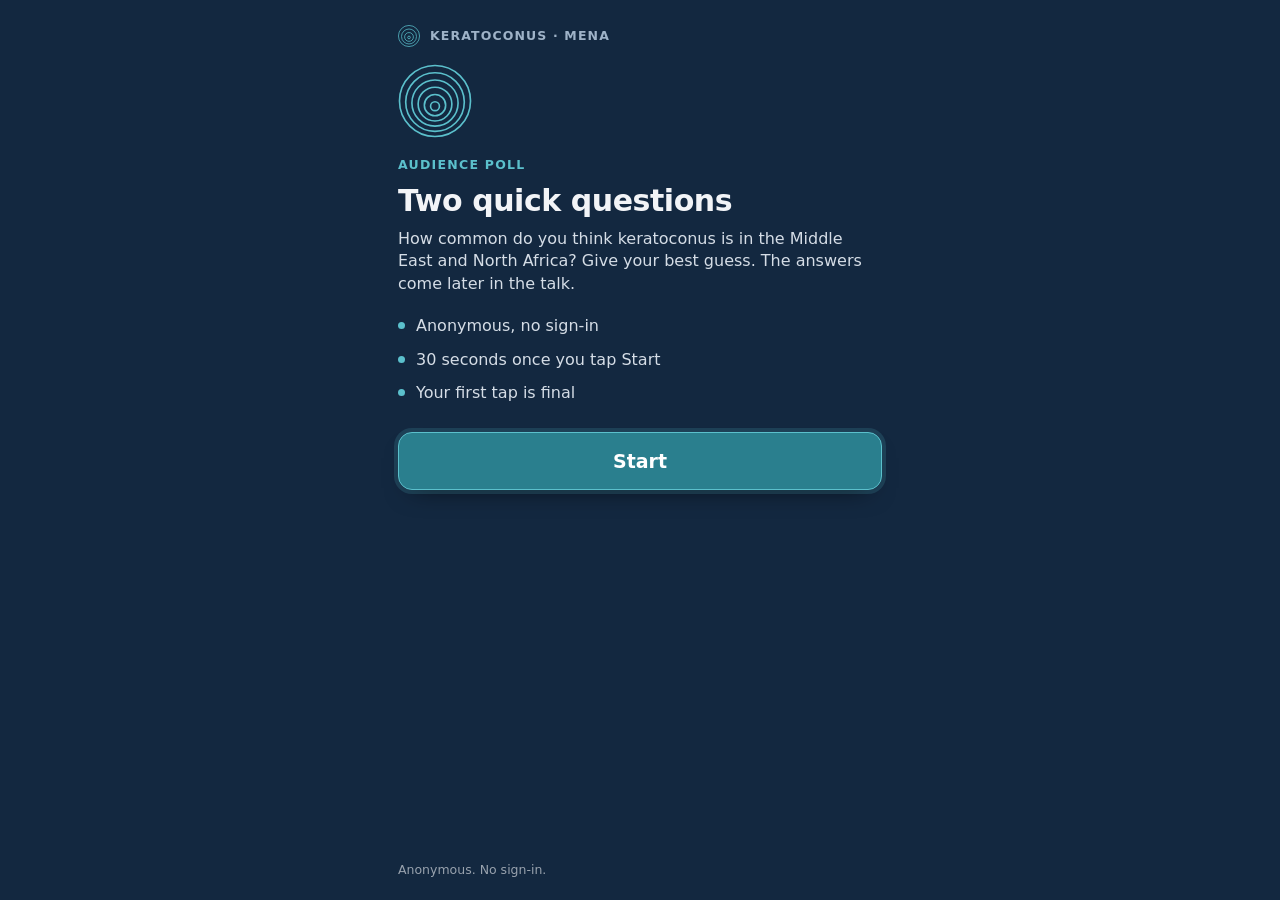
==== commit 1095569e: "Ask "how common do you think" in both questions; 30-second countdown Both questions now ask for the " ====
--- a/index.html
+++ b/index.html
@@ -8,7 +8,7 @@
 <meta name="description" content="Two anonymous questions on keratoconus in the Middle East and North Africa.">
 <title>Keratoconus: two questions</title>
 <link rel="icon" href="assets/icon.svg" type="image/svg+xml">
-<link rel="stylesheet" href="assets/poll.css?v=4">
+<link rel="stylesheet" href="assets/poll.css?v=5">
 </head>
 <body class="voter">
 <div class="bg-rings" id="bgRings" aria-hidden="true"></div>
@@ -22,9 +22,9 @@
   <footer class="v-foot"><span>Anonymous. No sign-in.</span><span id="footRight"></span></footer>
 </div>
 <noscript><p style="padding:24px">Please allow JavaScript to answer the two questions.</p></noscript>
-<script src="config.js?v=4"></script>
-<script src="assets/questions.js?v=4"></script>
-<script src="assets/common.js?v=4"></script>
-<script src="assets/voter.js?v=4"></script>
+<script src="config.js?v=5"></script>
+<script src="assets/questions.js?v=5"></script>
+<script src="assets/common.js?v=5"></script>
+<script src="assets/voter.js?v=5"></script>
 </body>
 </html>
